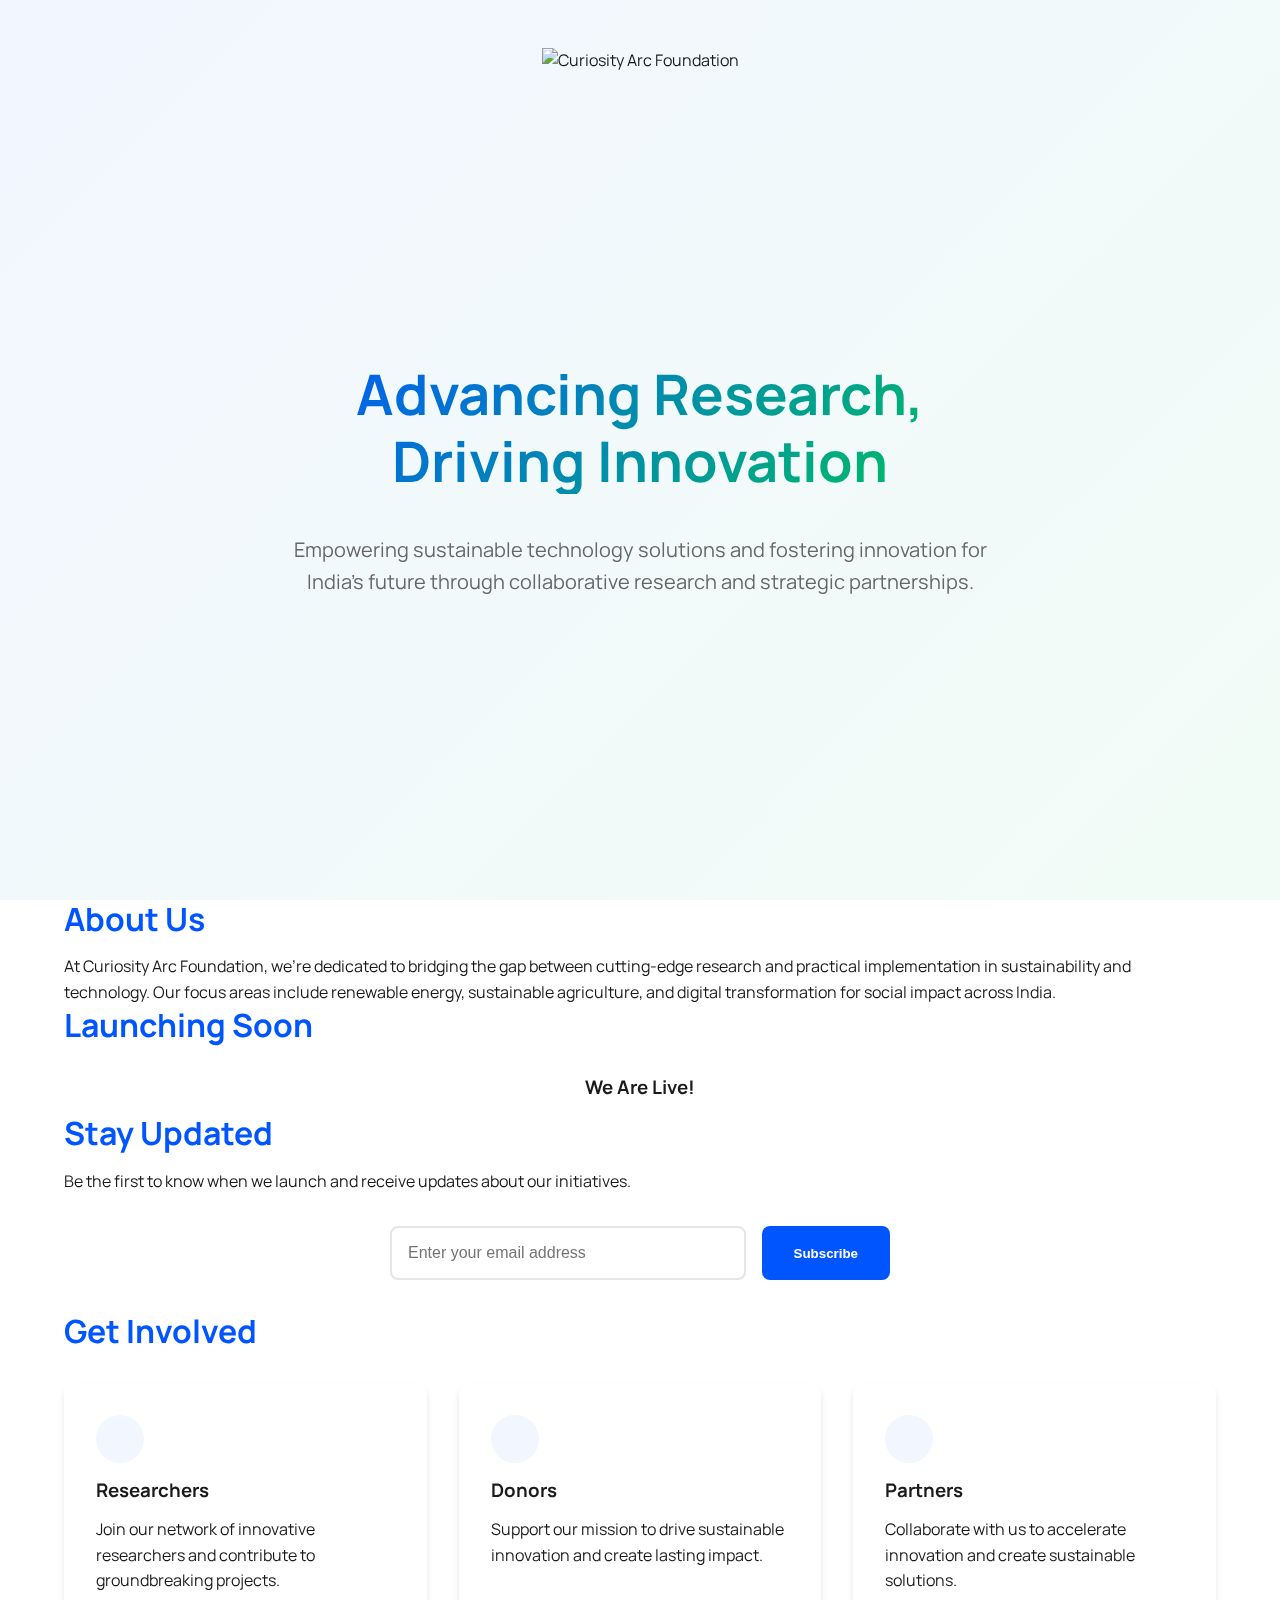
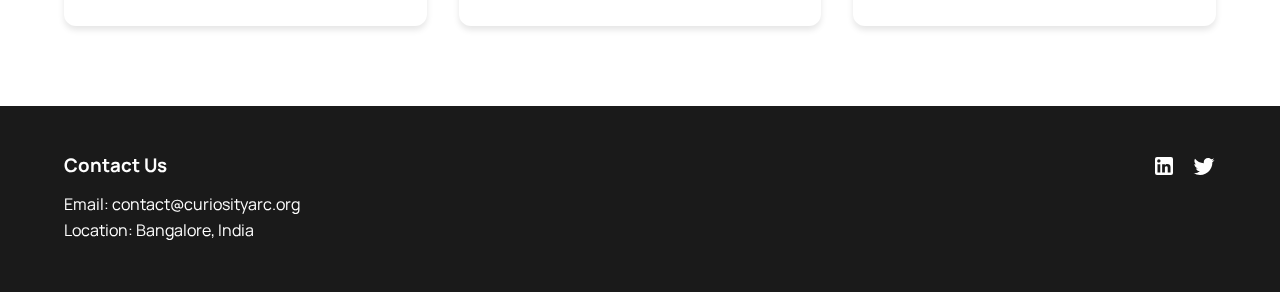
==== index.html @ 5c4b8a23 "initial countdown" ====
<!DOCTYPE html>
<html lang="en">
<head>
    <meta charset="UTF-8">
    <meta name="viewport" content="width=device-width, initial-scale=1.0">
    <meta name="description" content="Curiosity Arc Foundation - Advancing Research and Driving Innovation in Sustainability and India-impact Technology">
    <title>Coming Soon | Curiosity Arc Foundation</title>
    <link rel="stylesheet" href="styles.css">
    <link rel="preconnect" href="https://fonts.googleapis.com">
    <link rel="preconnect" href="https://fonts.gstatic.com" crossorigin>
    <link href="https://fonts.googleapis.com/css2?family=Manrope:wght@400;600;700&display=swap" rel="stylesheet">
</head>
<body>
    <div class="background-gradient"></div>
    
    <header class="hero">
        <nav class="navbar container">
            <div class="logo">
                <img src="logo.svg" alt="Curiosity Arc Foundation" width="180" height="40">
            </div>
        </nav>
        <div class="hero-content container">
            <h1>Advancing Research, Driving Innovation</h1>
            <p class="mission-statement">
                Empowering sustainable technology solutions and fostering innovation 
                for India's future through collaborative research and strategic partnerships.
            </p>
        </div>
    </header>

    <main>
        <section class="about container" id="about">
            <h2>About Us</h2>
            <p>
                At Curiosity Arc Foundation, we're dedicated to bridging the gap between 
                cutting-edge research and practical implementation in sustainability and 
                technology. Our focus areas include renewable energy, sustainable agriculture, 
                and digital transformation for social impact across India.
            </p>
        </section>

        <section class="countdown container" id="countdown">
            <h2>Launching Soon</h2>
            <div class="countdown-timer">
                <div class="countdown-item">
                    <span id="days">00</span>
                    <label>Days</label>
                </div>
                <div class="countdown-item">
                    <span id="hours">00</span>
                    <label>Hours</label>
                </div>
                <div class="countdown-item">
                    <span id="minutes">00</span>
                    <label>Minutes</label>
                </div>
                <div class="countdown-item">
                    <span id="seconds">00</span>
                    <label>Seconds</label>
                </div>
            </div>
        </section>

        <section class="stay-updated container" id="subscribe">
            <h2>Stay Updated</h2>
            <p>Be the first to know when we launch and receive updates about our initiatives.</p>
            <form id="subscribe-form" class="subscribe-form">
                <div class="input-group">
                    <input type="email" id="email" placeholder="Enter your email address" required>
                    <button type="submit">Subscribe</button>
                </div>
            </form>
        </section>

        <section class="get-involved container" id="get-involved">
            <h2>Get Involved</h2>
            <div class="involvement-grid">
                <div class="involvement-card">
                    <div class="icon researcher-icon"></div>
                    <h3>Researchers</h3>
                    <p>Join our network of innovative researchers and contribute to groundbreaking projects.</p>
                </div>
                <div class="involvement-card">
                    <div class="icon donor-icon"></div>
                    <h3>Donors</h3>
                    <p>Support our mission to drive sustainable innovation and create lasting impact.</p>
                </div>
                <div class="involvement-card">
                    <div class="icon partner-icon"></div>
                    <h3>Partners</h3>
                    <p>Collaborate with us to accelerate innovation and create sustainable solutions.</p>
                </div>
            </div>
        </section>
    </main>

    <footer>
        <div class="container">
            <div class="footer-content">
                <div class="contact-info">
                    <h3>Contact Us</h3>
                    <p>Email: contact@curiosityarc.org</p>
                    <p>Location: Bangalore, India</p>
                </div>
                <div class="social-links">
                    <a href="https://linkedin.com" target="_blank" rel="noopener" aria-label="LinkedIn">
                        <svg class="social-icon" viewBox="0 0 24 24">
                            <path d="M19 3a2 2 0 0 1 2 2v14a2 2 0 0 1-2 2H5a2 2 0 0 1-2-2V5a2 2 0 0 1 2-2h14m-.5 15.5v-5.3a3.26 3.26 0 0 0-3.26-3.26c-.85 0-1.84.52-2.32 1.3v-1.11h-2.79v8.37h2.79v-4.93c0-.77.62-1.4 1.39-1.4a1.4 1.4 0 0 1 1.4 1.4v4.93h2.79M6.88 8.56a1.68 1.68 0 0 0 1.68-1.68c0-.93-.75-1.69-1.68-1.69a1.69 1.69 0 0 0-1.69 1.69c0 .93.76 1.68 1.69 1.68m1.39 9.94v-8.37H5.5v8.37h2.77z"/>
                        </svg>
                    </a>
                    <a href="https://twitter.com" target="_blank" rel="noopener" aria-label="Twitter">
                        <svg class="social-icon" viewBox="0 0 24 24">
                            <path d="M22.46 6c-.77.35-1.6.58-2.46.69.88-.53 1.56-1.37 1.88-2.38-.83.5-1.75.85-2.72 1.05C18.37 4.5 17.26 4 16 4c-2.35 0-4.27 1.92-4.27 4.29 0 .34.04.67.11.98C8.28 9.09 5.11 7.38 3 4.79c-.37.63-.58 1.37-.58 2.15 0 1.49.75 2.81 1.91 3.56-.71 0-1.37-.2-1.95-.5v.03c0 2.08 1.48 3.82 3.44 4.21a4.22 4.22 0 0 1-1.93.07 4.28 4.28 0 0 0 4 2.98 8.521 8.521 0 0 1-5.33 1.84c-.34 0-.68-.02-1.02-.06C3.44 20.29 5.7 21 8.12 21 16 21 20.33 14.46 20.33 8.79c0-.19 0-.37-.01-.56.84-.6 1.56-1.36 2.14-2.23z"/>
                        </svg>
                    </a>
                </div>
            </div>
        </div>
    </footer>

    <script src="script.js"></script>
</body>
</html>
---- styles.css ----
:root {
    --primary-color: #0055FF;
    --secondary-color: #00C853;
    --bg-color: #FFFFFF;
    --text-color: #1A1A1A;
    --text-light: #666666;
    --gradient-start: rgba(0, 85, 255, 0.05);
    --gradient-end: rgba(0, 200, 83, 0.05);
    --card-shadow: 0 4px 6px rgba(0, 0, 0, 0.1);
    --transition: all 0.3s ease;
}

* {
    margin: 0;
    padding: 0;
    box-sizing: border-box;
}

html {
    scroll-behavior: smooth;
}

body {
    font-family: 'Manrope', -apple-system, BlinkMacSystemFont, sans-serif;
    line-height: 1.6;
    color: var(--text-color);
    overflow-x: hidden;
    background-color: var(--bg-color);
}

.background-gradient {
    position: fixed;
    top: 0;
    left: 0;
    width: 100%;
    height: 100%;
    background: linear-gradient(135deg, var(--gradient-start), var(--gradient-end));
    z-index: -1;
}

.container {
    max-width: 1200px;
    margin: 0 auto;
    padding: 0 1.5rem;
}

/* Typography */
h1, h2, h3 {
    line-height: 1.2;
    margin-bottom: 1rem;
}

h1 {
    font-size: clamp(2rem, 5vw, 3.5rem);
    font-weight: 700;
    background: linear-gradient(135deg, var(--primary-color), var(--secondary-color));
    -webkit-background-clip: text;
    background-clip: text;
    -webkit-text-fill-color: transparent;
}

h2 {
    font-size: clamp(1.5rem, 3vw, 2rem);
    color: var(--primary-color);
}

/* Hero Section */
.hero {
    min-height: 100vh;
    display: flex;
    flex-direction: column;
    padding: 2rem 0;
}

.navbar {
    display: flex;
    justify-content: center;
    padding: 1rem 0;
}

.hero-content {
    flex: 1;
    display: flex;
    flex-direction: column;
    justify-content: center;
    align-items: center;
    text-align: center;
    max-width: 800px;
    margin: 0 auto;
}

.mission-statement {
    font-size: 1.25rem;
    color: var(--text-light);
    margin-top: 1.5rem;
}

/* Sections */
section {
    padding: 5rem 0;
}

/* Countdown Timer */
.countdown-timer {
    display: flex;
    gap: 2rem;
    justify-content: center;
    margin-top: 2rem;
}

.countdown-item {
    background: white;
    padding: 1.5rem;
    border-radius: 12px;
    box-shadow: var(--card-shadow);
    min-width: 100px;
    text-align: center;
}

.countdown-item span {
    font-size: 2.5rem;
    font-weight: 700;
    color: var(--primary-color);
    display: block;
}

.countdown-item label {
    color: var(--text-light);
    font-size: 0.875rem;
}

/* Subscribe Form */
.subscribe-form {
    max-width: 500px;
    margin: 2rem auto;
}

.input-group {
    display: flex;
    gap: 1rem;
}

input[type="email"] {
    flex: 1;
    padding: 1rem;
    border: 2px solid #E5E5E5;
    border-radius: 8px;
    font-size: 1rem;
    transition: var(--transition);
}

input[type="email"]:focus {
    outline: none;
    border-color: var(--primary-color);
}

button {
    padding: 1rem 2rem;
    background: var(--primary-color);
    color: white;
    border: none;
    border-radius: 8px;
    font-weight: 600;
    cursor: pointer;
    transition: var(--transition);
}

button:hover {
    background: #0044CC;
    transform: translateY(-2px);
}

/* Get Involved Section */
.involvement-grid {
    display: grid;
    grid-template-columns: repeat(auto-fit, minmax(280px, 1fr));
    gap: 2rem;
    margin-top: 2rem;
}

.involvement-card {
    background: white;
    padding: 2rem;
    border-radius: 12px;
    box-shadow: var(--card-shadow);
    transition: var(--transition);
}

.involvement-card:hover {
    transform: translateY(-5px);
}

.icon {
    width: 48px;
    height: 48px;
    margin-bottom: 1rem;
    background: var(--gradient-start);
    border-radius: 50%;
}

/* Footer */
footer {
    background: #1A1A1A;
    color: white;
    padding: 3rem 0;
    margin-top: 5rem;
}

.footer-content {
    display: flex;
    justify-content: space-between;
    align-items: flex-start;
    flex-wrap: wrap;
    gap: 2rem;
}

.social-links {
    display: flex;
    gap: 1rem;
}

.social-icon {
    width: 24px;
    height: 24px;
    fill: white;
    transition: var(--transition);
}

.social-icon:hover {
    fill: var(--secondary-color);
}

/* Responsive Design */
@media (max-width: 768px) {
    .input-group {
        flex-direction: column;
    }
    
    button {
        width: 100%;
    }
    
    .countdown-timer {
        flex-wrap: wrap;
    }
    
    .countdown-item {
        min-width: 120px;
    }
    
    .footer-content {
        flex-direction: column;
        text-align: center;
    }
    
    .social-links {
        justify-content: center;
    }
}
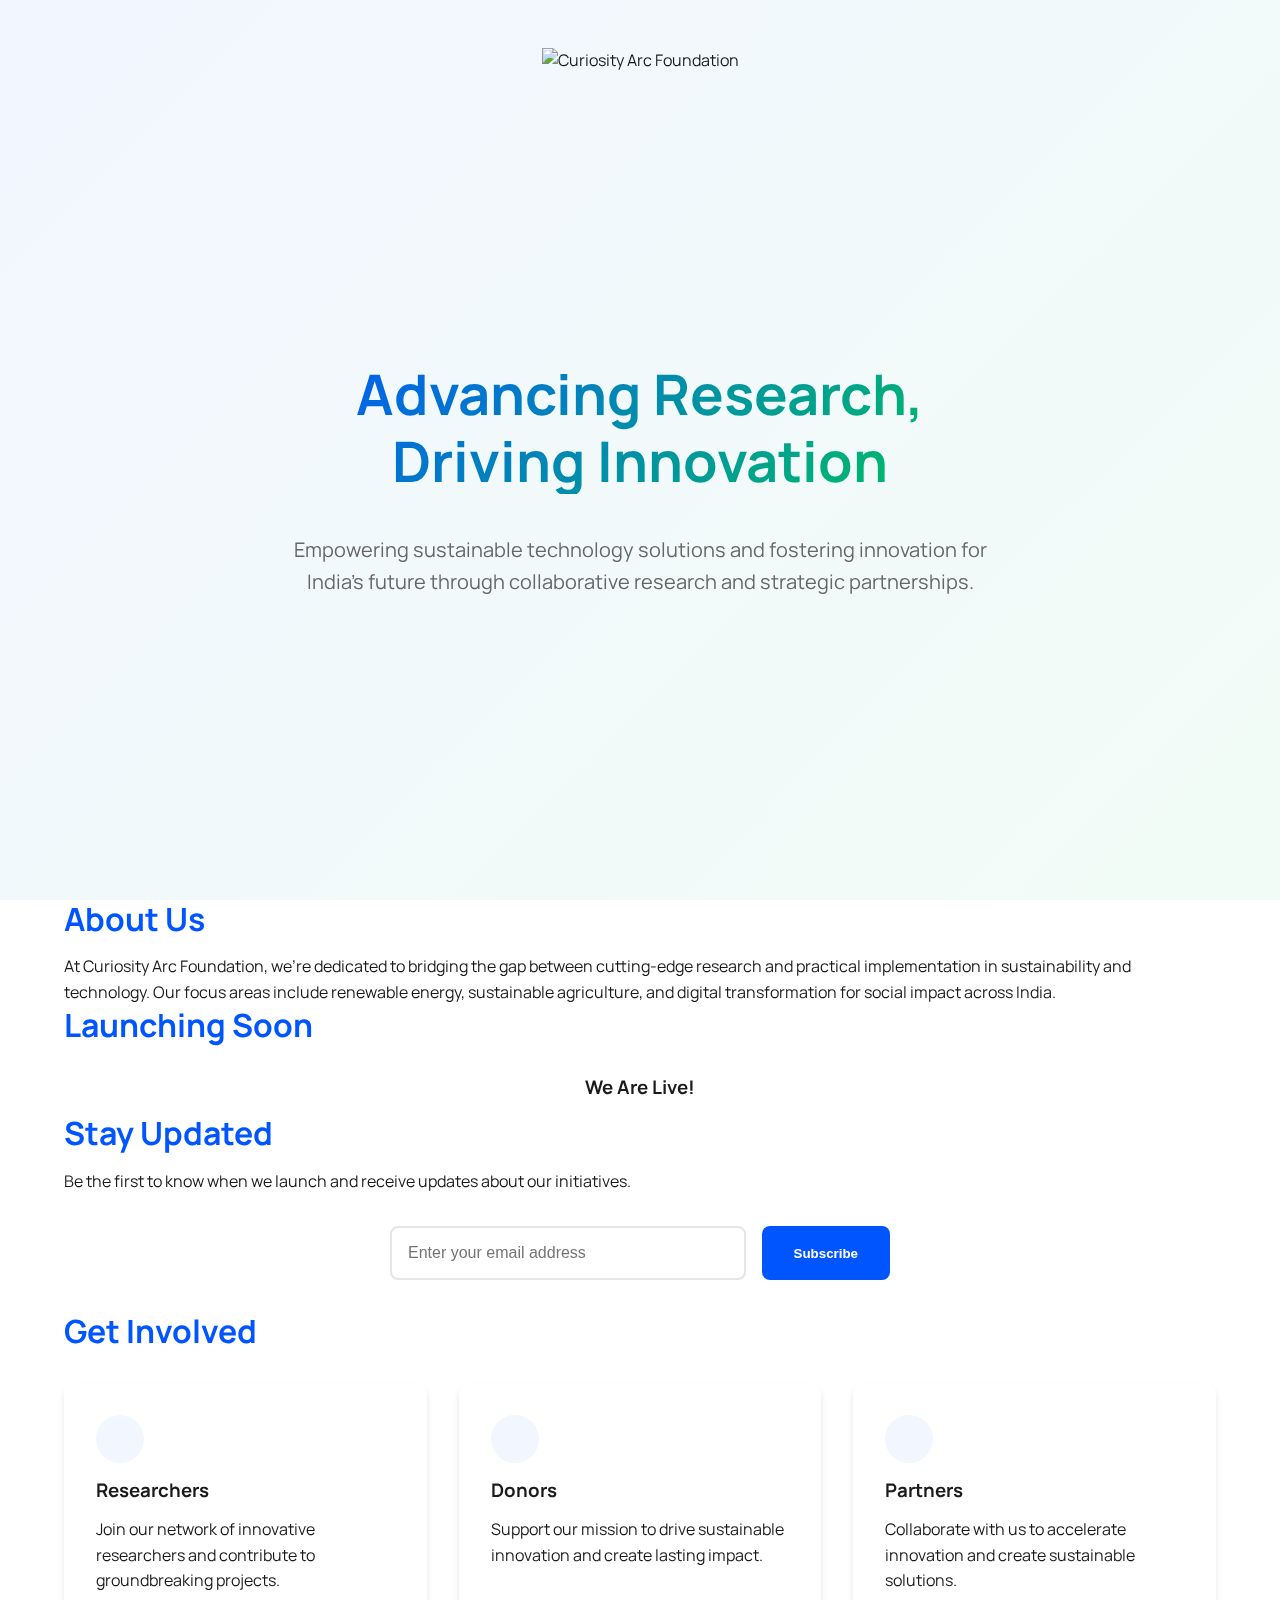
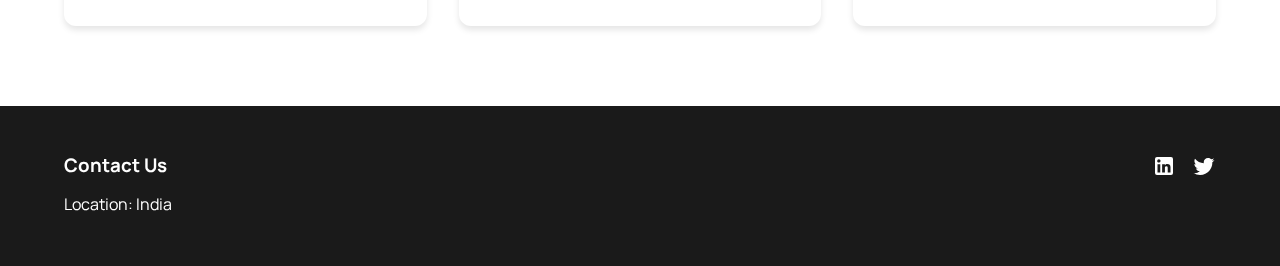
==== commit 542d9787: "getform" ====
--- a/index.html
+++ b/index.html
@@ -66,7 +66,8 @@
             <p>Be the first to know when we launch and receive updates about our initiatives.</p>
             <form id="subscribe-form" class="subscribe-form">
                 <div class="input-group">
-                    <input type="email" id="email" placeholder="Enter your email address" required>
+                    <input type="email" id="email" name="email" placeholder="Enter your email address" required>
+                    <input type="hidden" name="_gotcha" style="display:none !important">
                     <button type="submit">Subscribe</button>
                 </div>
             </form>
@@ -99,16 +100,15 @@
             <div class="footer-content">
                 <div class="contact-info">
                     <h3>Contact Us</h3>
-                    <p>Email: contact@curiosityarc.org</p>
-                    <p>Location: Bangalore, India</p>
+                    <p>Location: India</p>
                 </div>
                 <div class="social-links">
-                    <a href="https://linkedin.com" target="_blank" rel="noopener" aria-label="LinkedIn">
+                    <a href="https://www.linkedin.com/company/curiosityarc/" target="_blank" rel="noopener" aria-label="LinkedIn">
                         <svg class="social-icon" viewBox="0 0 24 24">
                             <path d="M19 3a2 2 0 0 1 2 2v14a2 2 0 0 1-2 2H5a2 2 0 0 1-2-2V5a2 2 0 0 1 2-2h14m-.5 15.5v-5.3a3.26 3.26 0 0 0-3.26-3.26c-.85 0-1.84.52-2.32 1.3v-1.11h-2.79v8.37h2.79v-4.93c0-.77.62-1.4 1.39-1.4a1.4 1.4 0 0 1 1.4 1.4v4.93h2.79M6.88 8.56a1.68 1.68 0 0 0 1.68-1.68c0-.93-.75-1.69-1.68-1.69a1.69 1.69 0 0 0-1.69 1.69c0 .93.76 1.68 1.69 1.68m1.39 9.94v-8.37H5.5v8.37h2.77z"/>
                         </svg>
                     </a>
-                    <a href="https://twitter.com" target="_blank" rel="noopener" aria-label="Twitter">
+                    <a href="https://twitter.com/curiosityarc" target="_blank" rel="noopener" aria-label="Twitter">
                         <svg class="social-icon" viewBox="0 0 24 24">
                             <path d="M22.46 6c-.77.35-1.6.58-2.46.69.88-.53 1.56-1.37 1.88-2.38-.83.5-1.75.85-2.72 1.05C18.37 4.5 17.26 4 16 4c-2.35 0-4.27 1.92-4.27 4.29 0 .34.04.67.11.98C8.28 9.09 5.11 7.38 3 4.79c-.37.63-.58 1.37-.58 2.15 0 1.49.75 2.81 1.91 3.56-.71 0-1.37-.2-1.95-.5v.03c0 2.08 1.48 3.82 3.44 4.21a4.22 4.22 0 0 1-1.93.07 4.28 4.28 0 0 0 4 2.98 8.521 8.521 0 0 1-5.33 1.84c-.34 0-.68-.02-1.02-.06C3.44 20.29 5.7 21 8.12 21 16 21 20.33 14.46 20.33 8.79c0-.19 0-.37-.01-.56.84-.6 1.56-1.36 2.14-2.23z"/>
                         </svg>
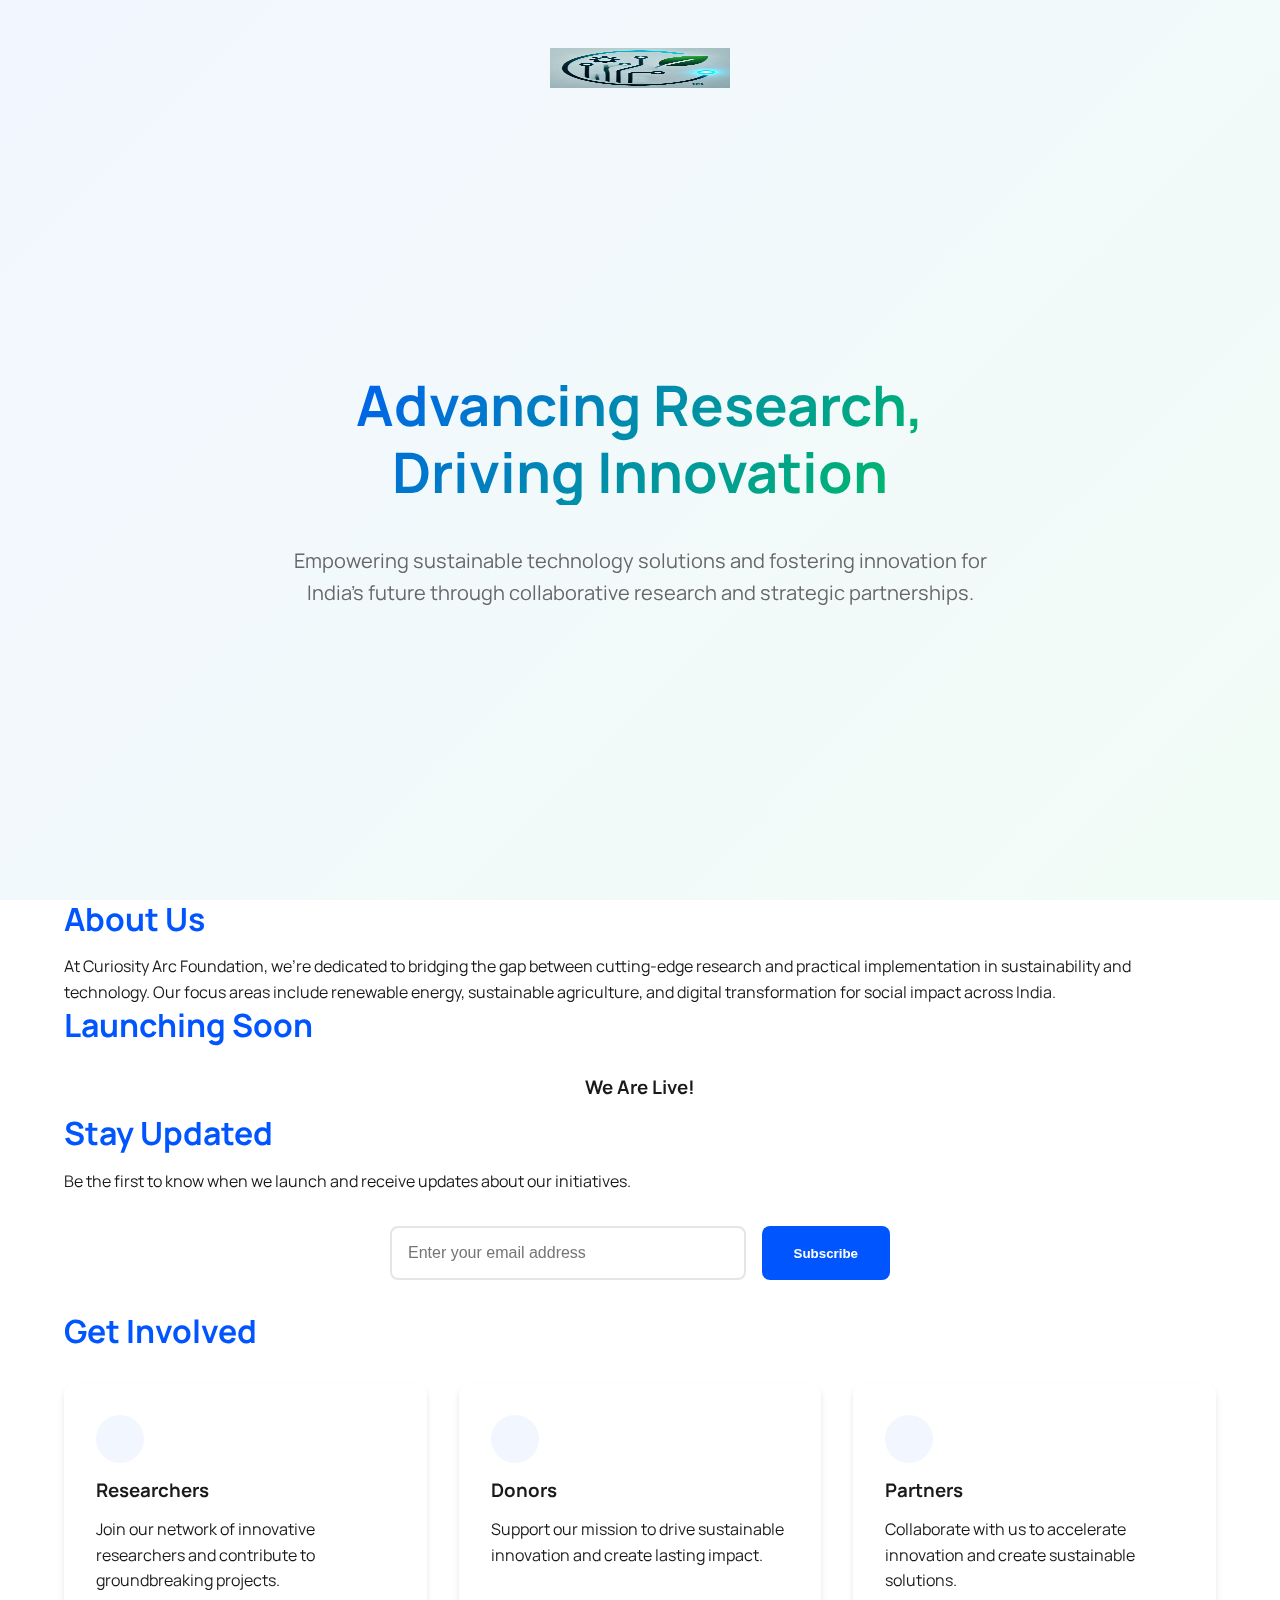
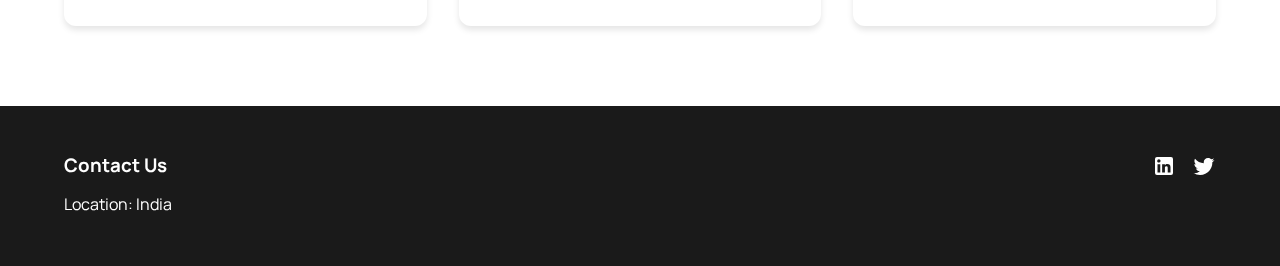
==== commit 265e8a90: "logo" ====
--- a/index.html
+++ b/index.html
@@ -16,7 +16,7 @@
     <header class="hero">
         <nav class="navbar container">
             <div class="logo">
-                <img src="logo.svg" alt="Curiosity Arc Foundation" width="180" height="40">
+                <img src="logo.jpg" alt="Curiosity Arc Foundation" width="180" height="40">
             </div>
         </nav>
         <div class="hero-content container">
@@ -64,7 +64,7 @@
         <section class="stay-updated container" id="subscribe">
             <h2>Stay Updated</h2>
             <p>Be the first to know when we launch and receive updates about our initiatives.</p>
-            <form id="subscribe-form" class="subscribe-form">
+            <form id="subscribe-form" class="subscribe-form" action="https://getform.io/f/akkykloa" method="POST">
                 <div class="input-group">
                     <input type="email" id="email" name="email" placeholder="Enter your email address" required>
                     <input type="hidden" name="_gotcha" style="display:none !important">
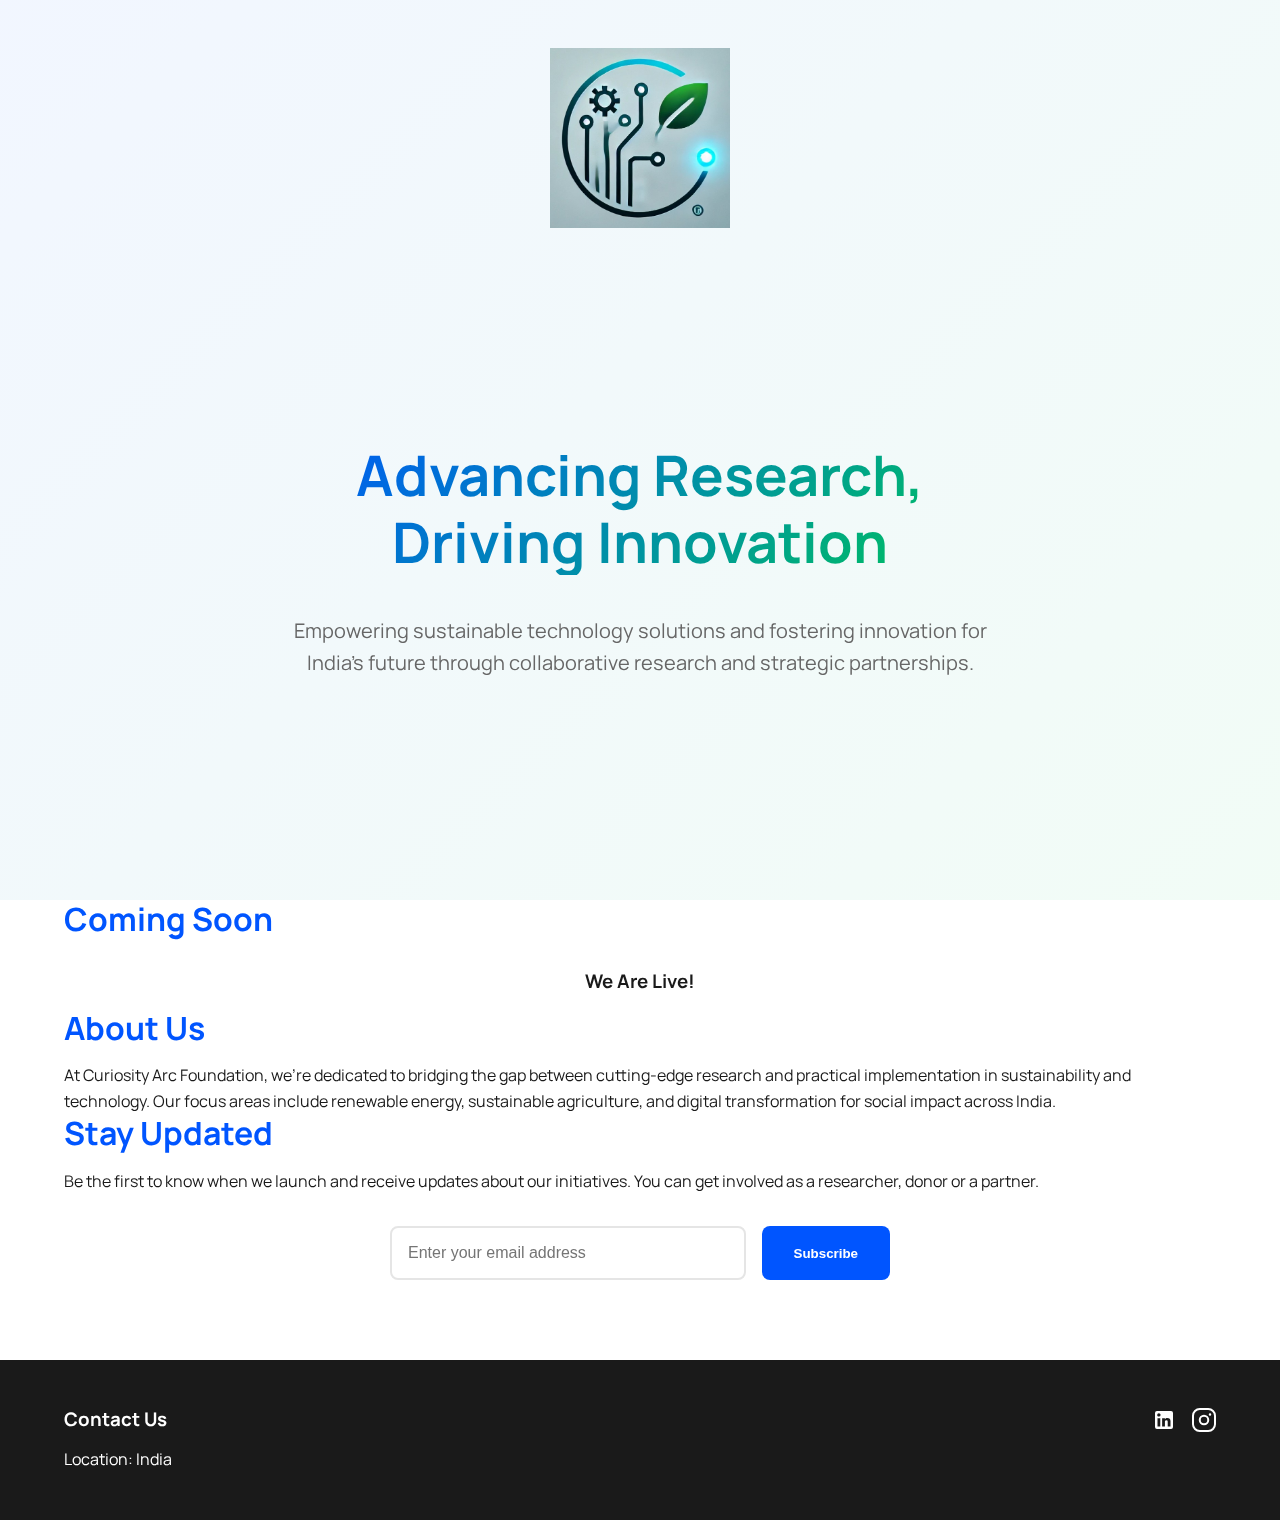
==== commit b4115b5e: "home changes" ====
--- a/index.html
+++ b/index.html
@@ -16,7 +16,7 @@
     <header class="hero">
         <nav class="navbar container">
             <div class="logo">
-                <img src="logo.jpg" alt="Curiosity Arc Foundation" width="180" height="40">
+                <img src="logo.jpg" alt="Curiosity Arc Foundation" width="180" height="180">
             </div>
         </nav>
         <div class="hero-content container">
@@ -29,18 +29,9 @@
     </header>
 
     <main>
-        <section class="about container" id="about">
-            <h2>About Us</h2>
-            <p>
-                At Curiosity Arc Foundation, we're dedicated to bridging the gap between 
-                cutting-edge research and practical implementation in sustainability and 
-                technology. Our focus areas include renewable energy, sustainable agriculture, 
-                and digital transformation for social impact across India.
-            </p>
-        </section>
 
         <section class="countdown container" id="countdown">
-            <h2>Launching Soon</h2>
+            <h2>Coming Soon</h2>
             <div class="countdown-timer">
                 <div class="countdown-item">
                     <span id="days">00</span>
@@ -61,9 +52,18 @@
             </div>
         </section>
 
+        <section class="about container" id="about">
+            <h2>About Us</h2>
+            <p>
+                At Curiosity Arc Foundation, we're dedicated to bridging the gap between 
+                cutting-edge research and practical implementation in sustainability and 
+                technology. Our focus areas include renewable energy, sustainable agriculture, 
+                and digital transformation for social impact across India.
+            </p>
+        </section>
         <section class="stay-updated container" id="subscribe">
             <h2>Stay Updated</h2>
-            <p>Be the first to know when we launch and receive updates about our initiatives.</p>
+            <p>Be the first to know when we launch and receive updates about our initiatives. You can get involved as a researcher, donor  or a partner.</p>
             <form id="subscribe-form" class="subscribe-form" action="https://getform.io/f/akkykloa" method="POST">
                 <div class="input-group">
                     <input type="email" id="email" name="email" placeholder="Enter your email address" required>
@@ -71,27 +71,6 @@
                     <button type="submit">Subscribe</button>
                 </div>
             </form>
-        </section>
-
-        <section class="get-involved container" id="get-involved">
-            <h2>Get Involved</h2>
-            <div class="involvement-grid">
-                <div class="involvement-card">
-                    <div class="icon researcher-icon"></div>
-                    <h3>Researchers</h3>
-                    <p>Join our network of innovative researchers and contribute to groundbreaking projects.</p>
-                </div>
-                <div class="involvement-card">
-                    <div class="icon donor-icon"></div>
-                    <h3>Donors</h3>
-                    <p>Support our mission to drive sustainable innovation and create lasting impact.</p>
-                </div>
-                <div class="involvement-card">
-                    <div class="icon partner-icon"></div>
-                    <h3>Partners</h3>
-                    <p>Collaborate with us to accelerate innovation and create sustainable solutions.</p>
-                </div>
-            </div>
         </section>
     </main>
 
@@ -108,10 +87,10 @@
                             <path d="M19 3a2 2 0 0 1 2 2v14a2 2 0 0 1-2 2H5a2 2 0 0 1-2-2V5a2 2 0 0 1 2-2h14m-.5 15.5v-5.3a3.26 3.26 0 0 0-3.26-3.26c-.85 0-1.84.52-2.32 1.3v-1.11h-2.79v8.37h2.79v-4.93c0-.77.62-1.4 1.39-1.4a1.4 1.4 0 0 1 1.4 1.4v4.93h2.79M6.88 8.56a1.68 1.68 0 0 0 1.68-1.68c0-.93-.75-1.69-1.68-1.69a1.69 1.69 0 0 0-1.69 1.69c0 .93.76 1.68 1.69 1.68m1.39 9.94v-8.37H5.5v8.37h2.77z"/>
                         </svg>
                     </a>
-                    <a href="https://twitter.com/curiosityarc" target="_blank" rel="noopener" aria-label="Twitter">
-                        <svg class="social-icon" viewBox="0 0 24 24">
-                            <path d="M22.46 6c-.77.35-1.6.58-2.46.69.88-.53 1.56-1.37 1.88-2.38-.83.5-1.75.85-2.72 1.05C18.37 4.5 17.26 4 16 4c-2.35 0-4.27 1.92-4.27 4.29 0 .34.04.67.11.98C8.28 9.09 5.11 7.38 3 4.79c-.37.63-.58 1.37-.58 2.15 0 1.49.75 2.81 1.91 3.56-.71 0-1.37-.2-1.95-.5v.03c0 2.08 1.48 3.82 3.44 4.21a4.22 4.22 0 0 1-1.93.07 4.28 4.28 0 0 0 4 2.98 8.521 8.521 0 0 1-5.33 1.84c-.34 0-.68-.02-1.02-.06C3.44 20.29 5.7 21 8.12 21 16 21 20.33 14.46 20.33 8.79c0-.19 0-.37-.01-.56.84-.6 1.56-1.36 2.14-2.23z"/>
-                        </svg>
+                    <a href="https://instagram.com/curiosity.arc" target="_blank" rel="noopener" aria-label="instagram">
+                        <svg class="social-icon" viewBox="0 0 24 24" fill="currentColor">
+                            <path d="M7.75 2h8.5A5.76 5.76 0 0 1 22 7.75v8.5A5.76 5.76 0 0 1 16.25 22h-8.5A5.76 5.76 0 0 1 2 16.25v-8.5A5.76 5.76 0 0 1 7.75 2zm0-2A7.75 7.75 0 0 0 0 7.75v8.5A7.75 7.75 0 0 0 7.75 24h8.5A7.75 7.75 0 0 0 24 16.25v-8.5A7.75 7.75 0 0 0 16.25 0zM12 6.75a5.25 5.25 0 1 0 0 10.5 5.25 5.25 0 0 0 0-10.5zm0 8.5a3.25 3.25 0 1 1 0-6.5 3.25 3.25 0 0 1 0 6.5zm6-10a1.25 1.25 0 1 0 0 2.5 1.25 1.25 0 0 0 0-2.5z"/>
+                        </svg>                     
                     </a>
                 </div>
             </div>
